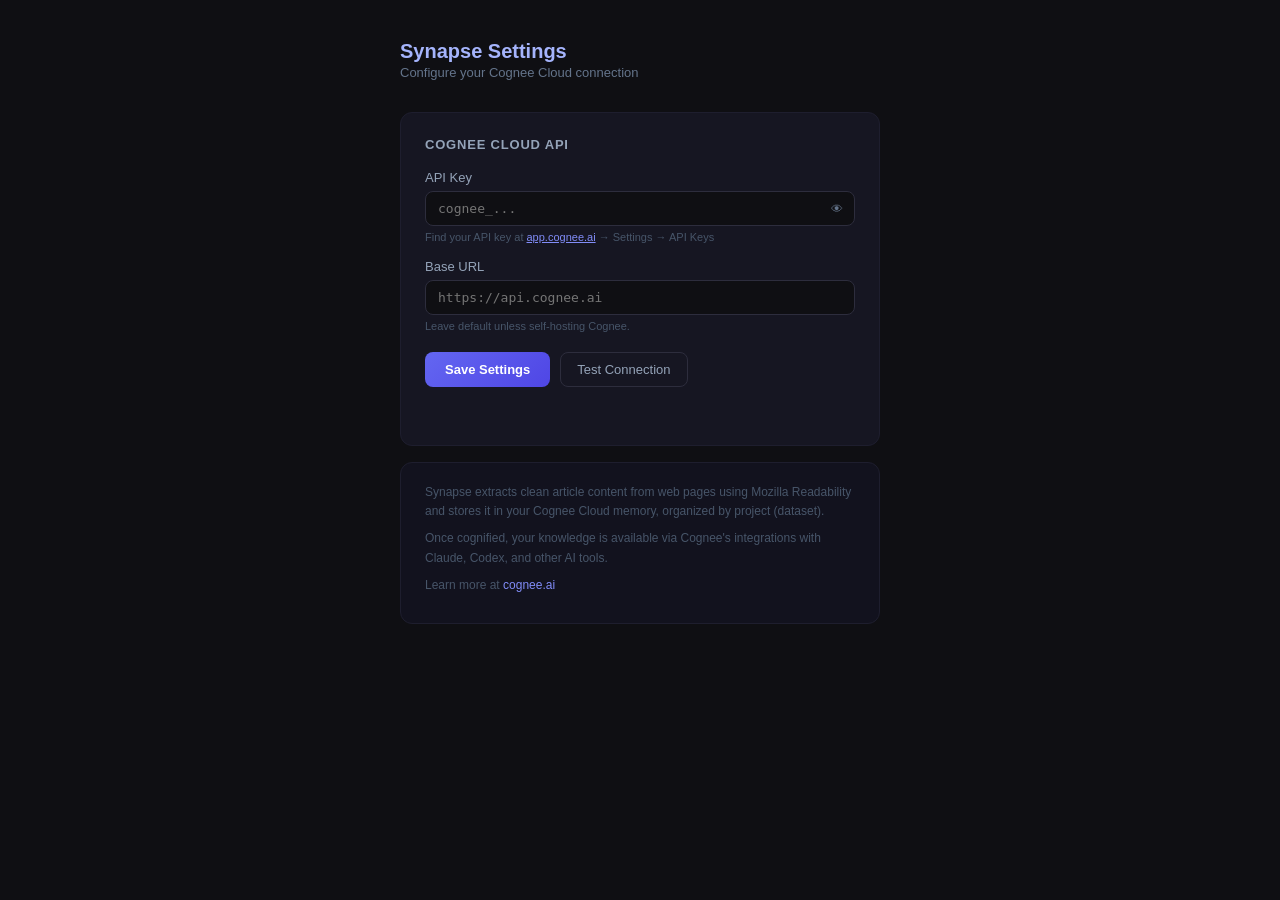
==== options/options.html @ e25790a9 "feat: Phase 1" ====
<!DOCTYPE html>
<html lang="en">
<head>
  <meta charset="UTF-8">
  <meta name="viewport" content="width=device-width, initial-scale=1.0">
  <title>Synapse — Settings</title>
  <style>
    * { box-sizing: border-box; margin: 0; padding: 0; }

    body {
      font-family: -apple-system, BlinkMacSystemFont, 'Segoe UI', sans-serif;
      background: #0f0f13;
      color: #e2e8f0;
      min-height: 100vh;
      display: flex;
      align-items: flex-start;
      justify-content: center;
      padding: 40px 16px;
    }

    .page {
      width: 100%;
      max-width: 480px;
    }

    .header {
      display: flex;
      align-items: center;
      gap: 10px;
      margin-bottom: 32px;
    }

    .logo-text {
      font-size: 20px;
      font-weight: 700;
      color: #a5b4fc;
    }

    .subtitle {
      font-size: 13px;
      color: #64748b;
      margin-top: 2px;
    }

    .card {
      background: #161622;
      border: 1px solid #1e1e2e;
      border-radius: 12px;
      padding: 24px;
      margin-bottom: 16px;
    }

    .card-title {
      font-size: 13px;
      font-weight: 600;
      color: #94a3b8;
      text-transform: uppercase;
      letter-spacing: 0.8px;
      margin-bottom: 18px;
    }

    .field {
      margin-bottom: 16px;
    }

    label {
      display: block;
      font-size: 13px;
      color: #94a3b8;
      margin-bottom: 6px;
    }

    .input-wrap {
      position: relative;
    }

    input[type="text"], input[type="password"] {
      width: 100%;
      background: #0f0f13;
      border: 1px solid #2d2d3d;
      border-radius: 8px;
      color: #e2e8f0;
      font-size: 13px;
      padding: 9px 36px 9px 12px;
      outline: none;
      transition: border-color 0.15s;
      font-family: 'SF Mono', 'Fira Code', monospace;
    }

    input:focus {
      border-color: #6366f1;
    }

    .toggle-visibility {
      position: absolute;
      right: 10px;
      top: 50%;
      transform: translateY(-50%);
      background: none;
      border: none;
      color: #64748b;
      cursor: pointer;
      font-size: 12px;
      padding: 2px;
    }

    .toggle-visibility:hover { color: #a5b4fc; }

    .hint {
      font-size: 11px;
      color: #475569;
      margin-top: 5px;
    }

    .actions {
      display: flex;
      gap: 10px;
      margin-top: 20px;
    }

    .btn-save {
      background: linear-gradient(135deg, #6366f1, #4f46e5);
      color: white;
      border: none;
      border-radius: 8px;
      padding: 9px 20px;
      font-size: 13px;
      font-weight: 600;
      cursor: pointer;
      transition: all 0.15s;
    }

    .btn-save:hover {
      background: linear-gradient(135deg, #4f46e5, #4338ca);
    }

    .btn-test {
      background: none;
      color: #94a3b8;
      border: 1px solid #2d2d3d;
      border-radius: 8px;
      padding: 9px 16px;
      font-size: 13px;
      cursor: pointer;
      transition: all 0.15s;
    }

    .btn-test:hover {
      color: #e2e8f0;
      border-color: #475569;
    }

    .btn-test:disabled, .btn-save:disabled {
      opacity: 0.4;
      cursor: not-allowed;
    }

    .status {
      margin-top: 14px;
      font-size: 13px;
      min-height: 20px;
    }

    .status.success { color: #4ade80; }
    .status.error { color: #f87171; }
    .status.loading { color: #94a3b8; }

    .info-card {
      background: #12121e;
      border: 1px solid #1e1e2e;
      border-radius: 12px;
      padding: 20px 24px;
    }

    .info-card p {
      font-size: 12px;
      color: #475569;
      line-height: 1.6;
      margin-bottom: 8px;
    }

    .info-card a {
      color: #818cf8;
      text-decoration: none;
    }

    .info-card a:hover { text-decoration: underline; }
  </style>
</head>
<body>
  <div class="page">
    <div class="header">
      <div>
        <div class="logo-text">Synapse Settings</div>
        <div class="subtitle">Configure your Cognee Cloud connection</div>
      </div>
    </div>

    <div class="card">
      <div class="card-title">Cognee Cloud API</div>

      <div class="field">
        <label for="apiKey">API Key</label>
        <div class="input-wrap">
          <input type="password" id="apiKey" placeholder="cognee_...">
          <button class="toggle-visibility" id="toggleKey" title="Show/hide">👁</button>
        </div>
        <div class="hint">Find your API key at <a href="https://app.cognee.ai" target="_blank" style="color:#818cf8;">app.cognee.ai</a> → Settings → API Keys</div>
      </div>

      <div class="field">
        <label for="baseUrl">Base URL</label>
        <div class="input-wrap">
          <input type="text" id="baseUrl" placeholder="https://api.cognee.ai">
        </div>
        <div class="hint">Leave default unless self-hosting Cognee.</div>
      </div>

      <div class="actions">
        <button class="btn-save" id="saveBtn">Save Settings</button>
        <button class="btn-test" id="testBtn">Test Connection</button>
      </div>

      <div class="status" id="status"></div>
    </div>

    <div class="info-card">
      <p>Synapse extracts clean article content from web pages using Mozilla Readability and stores it in your Cognee Cloud memory, organized by project (dataset).</p>
      <p>Once cognified, your knowledge is available via Cognee's integrations with Claude, Codex, and other AI tools.</p>
      <p>Learn more at <a href="https://cognee.ai" target="_blank">cognee.ai</a></p>
    </div>
  </div>

  <script src="options.js"></script>
</body>
</html>
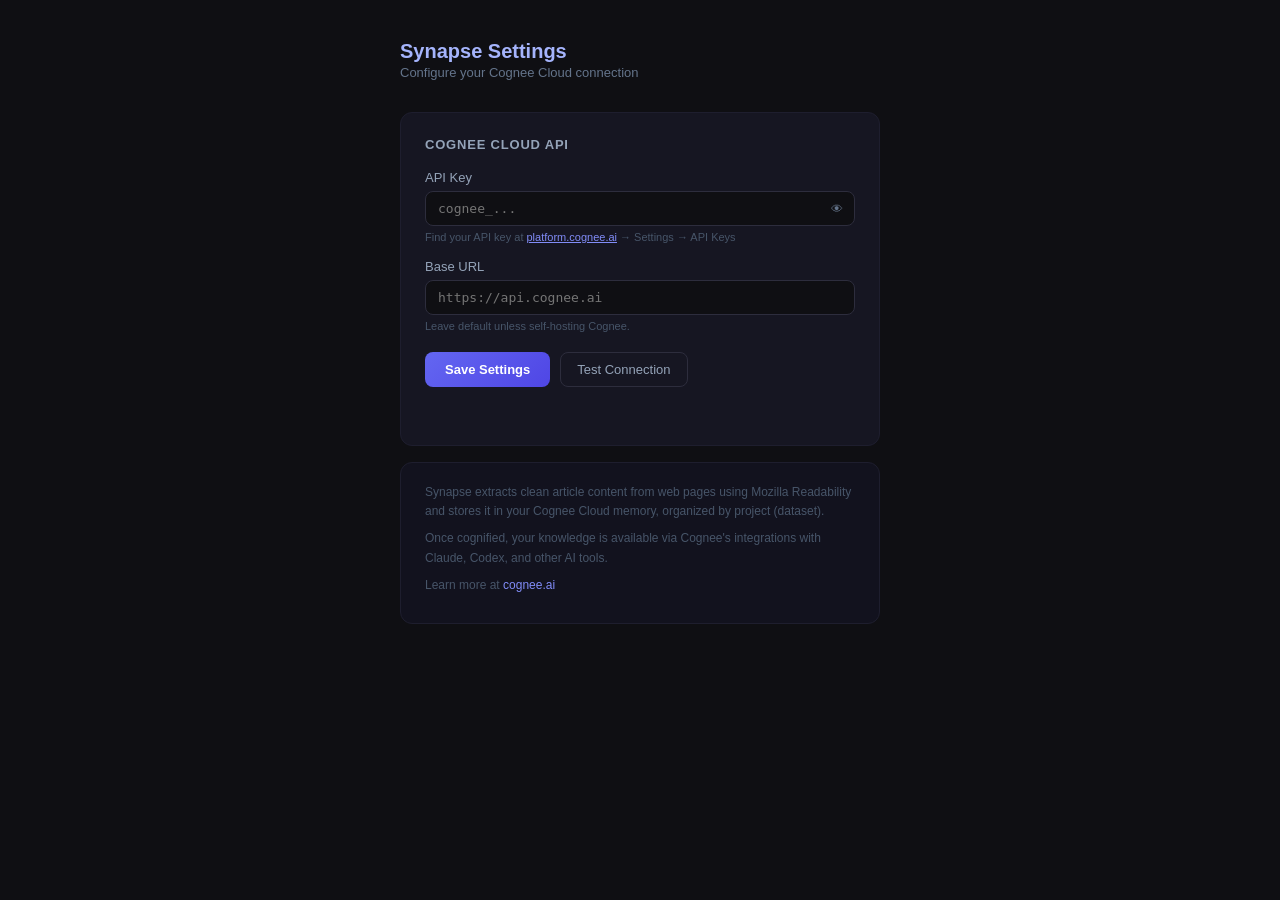
==== commit 6849128d: "fix: correct link in settings tab" ====
--- a/options/options.html
+++ b/options/options.html
@@ -205,7 +205,7 @@
           <input type="password" id="apiKey" placeholder="cognee_...">
           <button class="toggle-visibility" id="toggleKey" title="Show/hide">👁</button>
         </div>
-        <div class="hint">Find your API key at <a href="https://app.cognee.ai" target="_blank" style="color:#818cf8;">app.cognee.ai</a> → Settings → API Keys</div>
+        <div class="hint">Find your API key at <a href="https://platform.cognee.ai" target="_blank" style="color:#818cf8;">platform.cognee.ai</a> → Settings → API Keys</div>
       </div>
 
       <div class="field">
